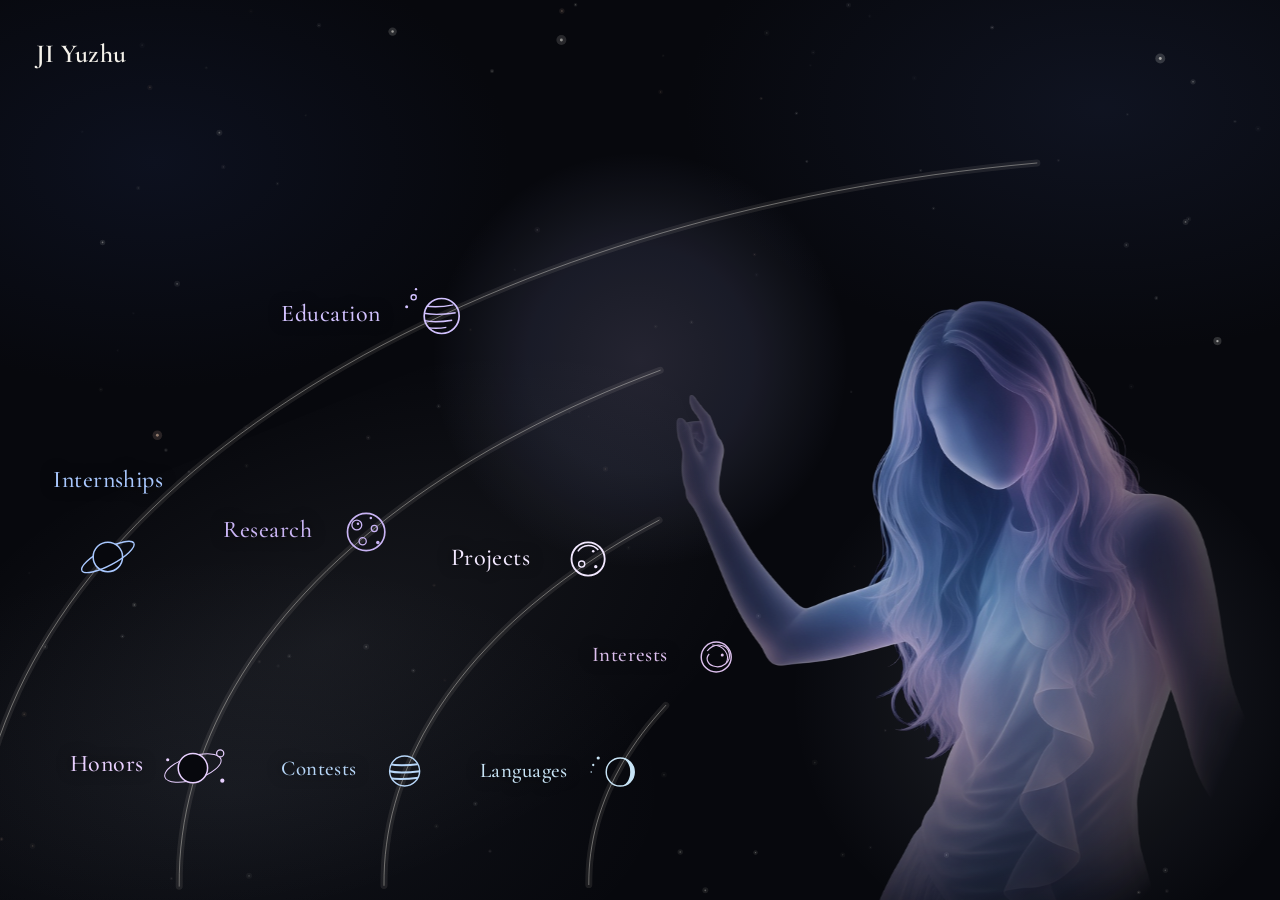
==== index.html @ afe20b5f "Publish the personal site as a static portfolio. Co-authored-by: Cursor <cursoragent@cursor.com>" ====
<!DOCTYPE html>
<html lang="en">
<head>
  <meta charset="utf-8">
  <meta name="viewport" content="width=device-width, initial-scale=1">
  <title>JI Yuzhu</title>
  <meta name="theme-color" content="#101018">
  <link rel="icon" href="data:image/svg+xml,%3Csvg xmlns='http://www.w3.org/2000/svg' viewBox='0 0 32 32'%3E%3Crect fill='%23101018' width='32' height='32'/%3E%3Ccircle cx='16' cy='16' r='5' fill='none' stroke='%23f4f1ea' stroke-width='1.4'/%3E%3C/svg%3E">
  <link rel="preconnect" href="https://fonts.googleapis.com">
  <link rel="preconnect" href="https://fonts.gstatic.com" crossorigin>
  <link href="https://fonts.googleapis.com/css2?family=Cormorant+Garamond:wght@500;600;700&family=Outfit:wght@340;500&display=swap" rel="stylesheet">
  <link rel="stylesheet" href="styles.css?v=39">
</head>
<body>
  <div class="mesh" aria-hidden="true">
    <span class="blob blob-a"></span>
    <span class="blob blob-b"></span>
    <span class="blob blob-c"></span>
  </div>
  <canvas class="stars" id="stars" aria-hidden="true"></canvas>
  <div class="corona" aria-hidden="true"></div>
  <svg class="orbits" id="orbits" aria-hidden="true"></svg>
  <div class="glow" id="glow" aria-hidden="true"></div>
  <img class="figure" src="assets/figure.jpg" alt="">
  <button class="figure-hit" type="button" data-room="portraits" aria-label="Portraits"></button>

  <button class="mark" type="button">
    <span class="mark-en">JI Yuzhu</span>
  </button>

  <div class="field">
    <button class="node" type="button" data-room="education">
      <svg class="planet" viewBox="0 0 72 72" aria-hidden="true">
        <defs><clipPath id="clip-edu"><circle cx="42" cy="36" r="15"/></clipPath></defs>
        <circle cx="18" cy="20" r="2.2" fill="none" stroke="currentColor" stroke-width="1.2"/>
        <circle cx="12" cy="28" r="1.3" fill="currentColor"/>
        <circle cx="20" cy="13" r="1" fill="currentColor"/>
        <circle cx="42" cy="36" r="15" fill="none" stroke="currentColor" stroke-width="1.45"/>
        <g clip-path="url(#clip-edu)" fill="none" stroke="currentColor" stroke-width="1.2">
          <path d="M26 27c7 1.6 16 1.4 26-.5"/>
          <path d="M26 33.5c8 1.7 18 1.3 28-.3"/>
          <path d="M27 40c7 1.4 15 1.1 24-.4"/>
          <path d="M30 46c5 .8 11 .6 16-.2"/>
        </g>
      </svg>
      <span class="node-label">Education</span>
    </button>
    <button class="node" type="button" data-room="internships">
      <svg class="planet" viewBox="0 0 80 80" aria-hidden="true">
        <g transform="rotate(-28 40 42)" fill="none" stroke="currentColor" stroke-width="1.35">
          <path d="M12 42a28 8 0 0 1 56 0"/>
        </g>
        <circle cx="40" cy="42" r="14" fill="#07080d" stroke="currentColor" stroke-width="1.45"/>
        <g transform="rotate(-28 40 42)" fill="none" stroke="currentColor" stroke-width="1.35">
          <path d="M12 42a28 8 0 0 0 56 0"/>
        </g>
      </svg>
      <span class="node-label">Internships</span>
    </button>
    <button class="node" type="button" data-room="research">
      <svg class="planet" viewBox="0 0 72 72" aria-hidden="true">
        <circle cx="36" cy="36" r="16" fill="none" stroke="currentColor" stroke-width="1.45"/>
        <circle cx="28" cy="30" r="4.2" fill="none" stroke="currentColor" stroke-width="1.15"/>
        <circle cx="29" cy="29" r="1.1" fill="currentColor"/>
        <circle cx="43" cy="33" r="2.6" fill="none" stroke="currentColor" stroke-width="1.1"/>
        <circle cx="33" cy="44" r="3.1" fill="none" stroke="currentColor" stroke-width="1.1"/>
        <circle cx="46" cy="45" r="1.5" fill="currentColor"/>
        <circle cx="40" cy="24" r="1.1" fill="currentColor"/>
      </svg>
      <span class="node-label">Research</span>
    </button>
    <button class="node" type="button" data-room="honors">
      <svg class="planet" viewBox="0 0 80 80" aria-hidden="true">
        <ellipse cx="36" cy="42" rx="28" ry="11" fill="none" stroke="currentColor" stroke-width="0.95" transform="rotate(-18 36 42)"/>
        <circle cx="36" cy="42" r="14" fill="#07080d" stroke="currentColor" stroke-width="1.45"/>
        <circle cx="62" cy="28" r="3.4" fill="none" stroke="currentColor" stroke-width="1.2"/>
        <circle cx="64" cy="54" r="2" fill="currentColor"/>
        <circle cx="12" cy="34" r="1.5" fill="currentColor"/>
      </svg>
      <span class="node-label">Honors</span>
    </button>
    <button class="node mid" type="button" data-room="contests">
      <svg class="planet" viewBox="0 0 72 72" aria-hidden="true">
        <defs><clipPath id="clip-con"><circle cx="36" cy="36" r="15"/></clipPath></defs>
        <circle cx="36" cy="36" r="15" fill="none" stroke="currentColor" stroke-width="1.45"/>
        <g clip-path="url(#clip-con)" fill="none" stroke="currentColor" stroke-width="2">
          <path d="M20 29c8 2 16 2 32 0"/>
          <path d="M20 36c8 2.2 18 2 34-.2"/>
          <path d="M20 43c8 1.8 16 1.6 30-.2"/>
        </g>
      </svg>
      <span class="node-label">Contests</span>
    </button>
    <button class="node mid" type="button" data-room="interests">
      <svg class="planet" viewBox="0 0 72 72" aria-hidden="true">
        <circle cx="36" cy="36" r="15" fill="none" stroke="currentColor" stroke-width="1.45"/>
        <path d="M27 30c7-9 20-7 22 2 2 9-7 16-16 13-6-2-8-8-4-12" fill="none" stroke="currentColor" stroke-width="1.2"/>
        <path d="M32 24c12 0 18 10 14 18" fill="none" stroke="currentColor" stroke-width="1.05"/>
        <circle cx="42" cy="34" r="1.5" fill="currentColor"/>
      </svg>
      <span class="node-label">Interests</span>
    </button>
    <button class="node mid" type="button" data-room="languages">
      <svg class="planet" viewBox="0 0 72 72" aria-hidden="true">
        <circle cx="18" cy="22" r="1.6" fill="currentColor"/>
        <circle cx="13" cy="29" r="1.15" fill="currentColor"/>
        <circle cx="11" cy="36" r="0.8" fill="currentColor"/>
        <circle cx="40" cy="36" r="14" fill="none" stroke="currentColor" stroke-width="1.45"/>
        <path d="M40 22a14 14 0 0 1 0 28 10 14 0 0 0 0-28z" fill="currentColor"/>
      </svg>
      <span class="node-label">Languages</span>
    </button>
    <button class="node small" type="button" data-room="projects">
      <svg class="planet" viewBox="0 0 72 72" aria-hidden="true">
        <circle cx="36" cy="36" r="13" fill="none" stroke="currentColor" stroke-width="1.45"/>
        <path d="M28 30c4-6 12-6 16-1" fill="none" stroke="currentColor" stroke-width="1.15"/>
        <circle cx="31" cy="40" r="2.4" fill="none" stroke="currentColor" stroke-width="1.05"/>
        <circle cx="42" cy="42" r="1.3" fill="currentColor"/>
        <circle cx="40" cy="30" r="1" fill="currentColor"/>
      </svg>
      <span class="node-label">Projects</span>
    </button>
  </div>

  <section class="room" id="room-education" data-tone="education" inert>
    <div class="room-inner">
      <p class="giant">Education</p>
      <ul class="facts">
        <li>
          <strong>China Agricultural University</strong>
          <span class="when">Sep 2023 — Jun 2027</span>
          <span class="role">Bachelor of Economics</span>
          <span class="sub">Major: Economics · Minors: Mathematics, Data Science</span>
          <span class="sub">Joint program with University of Colorado Denver</span>
          <span class="line">
            <span>GPA 3.87 / 4.00 · Rank 6 / 122 (Top 5%)</span>
            <button class="proof" type="button" data-proof="proofs/transcript-cn.pdf">Chinese transcript</button>
            <button class="proof" type="button" data-proof="proofs/transcript-us.pdf">U.S. transcript</button>
            <button class="proof" type="button" data-sheet="coursework">Coursework</button>
          </span>
        </li>
        <li>
          <strong>NYU Stern</strong>
          <span class="when">Summer 2027</span>
          <span class="role">M.S. Data Analytics and Business Computing</span>
          <span class="sub">Admitted · second-class scholarship</span>
        </li>
      </ul>
    </div>
  </section>

  <section class="room has-posts" id="room-internships" data-tone="internships" inert>
    <div class="lane">
      <div class="rail">
        <span class="stop-when">Jul — Aug 2024</span>
        <span class="stop-when">Jan — Feb 2025</span>
        <span class="stop-when">Jun — Sep 2025</span>
        <span class="stop-when">Jul — Sep 2026</span>
      </div>
      <div class="posts">
        <button class="post" type="button" data-room="cmb">
          <svg class="planet" viewBox="0 0 72 72" aria-hidden="true">
            <circle cx="36" cy="36" r="16" fill="none" stroke="currentColor" stroke-width="1.45"/>
            <circle cx="27" cy="31" r="4" fill="none" stroke="currentColor" stroke-width="1.1"/>
            <circle cx="28" cy="30" r="1.1" fill="currentColor"/>
            <circle cx="44" cy="33" r="2.5" fill="none" stroke="currentColor" stroke-width="1.05"/>
            <circle cx="34" cy="45" r="3" fill="none" stroke="currentColor" stroke-width="1.05"/>
            <circle cx="47" cy="46" r="1.3" fill="currentColor"/>
            <circle cx="22" cy="42" r="1" fill="currentColor"/>
          </svg>
          <span class="post-name">China Merchants Bank</span>
          <span class="post-role">Business assistant</span>
        </button>
        <button class="post" type="button" data-room="ey">
          <svg class="planet" viewBox="0 0 72 72" aria-hidden="true">
            <defs><clipPath id="clip-ey"><circle cx="36" cy="36" r="15"/></clipPath></defs>
            <circle cx="36" cy="36" r="15" fill="none" stroke="currentColor" stroke-width="1.45"/>
            <g clip-path="url(#clip-ey)" fill="none" stroke="currentColor" stroke-width="1.25">
              <path d="M20 27c5 3 11-3 17 0s12 3 16-1"/>
              <path d="M20 35c5 3 11-3 17 0s12 3 16-1"/>
              <path d="M20 43c5 3 11-3 17 0s12 3 16-1"/>
            </g>
          </svg>
          <span class="post-name">EY Business Advisory</span>
          <span class="post-role">Tax assistant</span>
        </button>
        <button class="post" type="button" data-room="dongxing">
          <svg class="planet" viewBox="0 0 72 72" aria-hidden="true">
            <g transform="rotate(22 36 36)" fill="none" stroke="currentColor" stroke-width="1.3">
              <path d="M8 36a28 7.5 0 0 1 56 0"/>
            </g>
            <circle cx="36" cy="36" r="13" fill="#101018" stroke="currentColor" stroke-width="1.45"/>
            <g transform="rotate(22 36 36)" fill="none" stroke="currentColor" stroke-width="1.3">
              <path d="M8 36a28 7.5 0 0 0 56 0"/>
            </g>
          </svg>
          <span class="post-name">Dongxing Securities</span>
          <span class="post-role">Analyst intern</span>
        </button>
        <button class="post" type="button" data-room="fintech">
          <svg class="planet" viewBox="0 0 72 72" aria-hidden="true">
            <defs><clipPath id="clip-ft"><circle cx="36" cy="36" r="14"/></clipPath></defs>
            <circle cx="17" cy="30" r="2.4" fill="none" stroke="currentColor" stroke-width="1.15"/>
            <circle cx="55" cy="46" r="1.5" fill="currentColor"/>
            <circle cx="36" cy="36" r="14" fill="none" stroke="currentColor" stroke-width="1.45"/>
            <g clip-path="url(#clip-ft)" fill="none" stroke="currentColor" stroke-width="1.15">
              <path d="M22 28c6 1.4 14 1.2 24-.4"/>
              <path d="M22 34c7 1.5 16 1.2 28-.3"/>
              <path d="M23 40c6 1.2 13 1 22-.3"/>
              <path d="M26 46c4 .7 9 .5 14-.2"/>
            </g>
          </svg>
          <span class="post-name">Beijing FinTech Industry Alliance</span>
          <span class="post-role">Research &amp; project intern</span>
        </button>
      </div>
    </div>
  </section>

  <section class="room is-detail" id="room-cmb" data-tone="internships" data-parent="room-internships" inert>
    <div class="room-inner">
      <p class="giant">China Merchants Bank</p>
      <p class="role">Business assistant · credit data &amp; risk analysis</p>
      <p class="sub">Jul — Aug 2024 · Dalian</p>
      <ul class="facts">
        <li>Participated in the credit process for 5 corporate clients, using Python to automate financial statement parsing, calculate key ratios, and integrate industry benchmarks to support credit decisions.</li>
        <li>Studied and simulated the bank’s internal credit rating process using public credit data and internal sanitized samples, practicing default prediction with logistic regression and decision trees, and gaining initial skills in variable selection and model evaluation.</li>
      </ul>
    </div>
  </section>

  <section class="room is-detail" id="room-ey" data-tone="internships" data-parent="room-internships" inert>
    <div class="room-inner">
      <p class="giant">EY Business Advisory</p>
      <p class="role">Tax assistant · data analytics support</p>
      <p class="sub">Jan — Feb 2025 · Dalian</p>
      <ul class="facts">
        <li>Automated corporate income tax working paper compilation by developing Python scripts to process hundreds of invoices with built-in data validation rules, ensuring accuracy throughout the pipeline.</li>
        <li>Extracted multi-period tax data using SQL for trend analysis and risk detection, and built Tableau dashboards to visualize changes in tax burden structure.</li>
      </ul>
    </div>
  </section>

  <section class="room is-detail" id="room-dongxing" data-tone="internships" data-parent="room-internships" inert>
    <div class="room-inner">
      <p class="giant">Dongxing Securities</p>
      <p class="role">Analyst intern · quantitative research</p>
      <p class="sub">Jun — Sep 2025 · Dalian</p>
      <ul class="facts">
        <li>Independently utilized Python to collect and clean nearly 10 years of daily market data and style factor data for the entire A-share market from APIs like Wind, handling missing values, outliers, and adjustment factors to build a standardized factor library.</li>
        <li>Applied the CAPM and Fama-French Three-Factor Model, conducting multiple linear regression using statsmodels to calculate stock-specific Beta and model R-squared, quantitatively identifying “aggressive” risk characteristics and analyzing factor exposure differences across industry sectors.</li>
        <li>Designed an event study on the ChiNext IPO reform, computing AR/CAR over a 120-day window and tracking R² decline (0.291 → 0.058) through rolling regression to quantify policy impact.</li>
        <li>Tested factor efficacy with machine learning models (scikit-learn) and visualized results using Matplotlib/Seaborn.</li>
      </ul>
      <button class="proof" type="button" data-proof="proofs/dongxing-report.pdf?v=2">Analysis report</button>
    </div>
  </section>

  <section class="room is-detail" id="room-fintech" data-tone="internships" data-parent="room-internships" inert>
    <div class="room-inner split">
      <div class="split-copy">
        <p class="giant">Beijing FinTech Industry Alliance</p>
        <p class="role">Research &amp; project intern</p>
        <p class="sub">Jul — Sep 2026 · Beijing</p>
        <ul class="facts">
          <li>Conducted technical due diligence and scenario analysis on AI finance and large-model deployment; drafted assessment reports drawing on practices from 390+ member institutions. Built a competition data visualization and screening platform with AI-assisted coding, improving screening efficiency by over 100%.</li>
        </ul>
      </div>
      <img class="board" src="assets/fintech-board.jpg?v=3" alt="Competition data board">
    </div>
  </section>

  <section class="room has-posts" id="room-research" data-tone="research" inert>
    <div class="lane three">
      <div class="rail">
        <span class="stop-when">Mar — Jul 2025</span>
        <span class="stop-when">Oct 2025 — Jun 2026</span>
        <span class="stop-when">Dec 2025 — present</span>
      </div>
      <div class="posts">
        <button class="post" type="button" data-room="asean">
          <svg class="planet" viewBox="0 0 72 72" aria-hidden="true">
            <circle cx="36" cy="36" r="15" fill="none" stroke="currentColor" stroke-width="1.45"/>
            <path d="M24 30c6 2 12-4 18 0s10 3 12-2" fill="none" stroke="currentColor" stroke-width="1.15"/>
            <path d="M22 38c7 2.2 14-3 20 0s12 2 14-1" fill="none" stroke="currentColor" stroke-width="1.15"/>
            <path d="M26 46c5 1.4 10-2 14 0s8 1 10-1" fill="none" stroke="currentColor" stroke-width="1.1"/>
          </svg>
          <span class="post-name">China–ASEAN Agricultural Trade</span>
        </button>
        <button class="post" type="button" data-room="listed">
          <svg class="planet" viewBox="0 0 72 72" aria-hidden="true">
            <g transform="rotate(-24 36 36)" fill="none" stroke="currentColor" stroke-width="1.25">
              <path d="M10 36a26 7 0 0 1 52 0"/>
            </g>
            <circle cx="36" cy="36" r="13" fill="#101018" stroke="currentColor" stroke-width="1.45"/>
            <g transform="rotate(-24 36 36)" fill="none" stroke="currentColor" stroke-width="1.25">
              <path d="M10 36a26 7 0 0 0 52 0"/>
            </g>
            <circle cx="54" cy="22" r="1.3" fill="currentColor"/>
          </svg>
          <span class="post-name">Listed-Firm Valuation &amp; Market Sentiment</span>
        </button>
        <button class="post" type="button" data-room="firstborn">
          <svg class="planet" viewBox="0 0 72 72" aria-hidden="true">
            <circle cx="36" cy="36" r="15" fill="none" stroke="currentColor" stroke-width="1.45"/>
            <circle cx="30" cy="32" r="3.2" fill="none" stroke="currentColor" stroke-width="1.1"/>
            <circle cx="44" cy="30" r="2" fill="none" stroke="currentColor" stroke-width="1.05"/>
            <circle cx="38" cy="44" r="2.6" fill="none" stroke="currentColor" stroke-width="1.05"/>
            <circle cx="24" cy="44" r="1.1" fill="currentColor"/>
          </svg>
          <span class="post-name">Firstborn Sex, Parental Well-being &amp; Fertility Intentions</span>
        </button>
      </div>
    </div>
  </section>

  <section class="room is-detail" id="room-asean" data-tone="research" data-parent="room-research" inert>
    <div class="room-inner">
      <p class="giant">China–ASEAN Agricultural Trade</p>
      <p class="role">Research assistant · NSFC</p>
      <p class="sub">Mar — Jul 2025</p>
      <ul class="facts">
        <li>Integrated multi-dimensional trade datasets and automated processing of bilateral trade flows using Python to construct a high-granularity quantitative framework. Applied the three-stage CODEA model to assess resilience of core trade pathways covering 90.23% of total volume, quantitatively analyzing stability of export, transport, and import segments under external shocks.</li>
      </ul>
    </div>
  </section>

  <section class="room is-detail" id="room-listed" data-tone="research" data-parent="room-research" inert>
    <div class="room-inner">
      <p class="giant">Listed-Firm Valuation &amp; Market Sentiment</p>
      <p class="role">Independent researcher</p>
      <p class="sub">Oct 2025 — Jun 2026</p>
      <ul class="facts">
        <li>Independently authored a comprehensive English thesis analyzing Contemporary Amperex Technology Co. Limited (CATL), investigating the relationship between its fundamental value and market pricing.</li>
        <li>Expanded the research into a quantitative study on market sentiment and short-term price predictability, using CATL and key competitors (BYD, Ganfeng Lithium, EVE Energy) as cases, by building a Chinese sentiment analysis pipeline with SnowNLP for retail forum posts and a FinBERT/rating-fallback approach for institutional research reports, processing East Money Guba posts and brokerage texts to derive daily and monthly sentiment indicators aligned with price data.</li>
        <li>Over 122 trading days, constructed 7-D composite sentiment (consecutive high days, 5-day persistence, momentum, Z-score, relative competitor gap). Evaluated six classifiers via Leave-One-Out cross-validation for next-day direction. Sentiment-only features achieved 60.7% LOO accuracy (Decision Tree), outperforming price-volume (59.8%) and full feature mix (54.9%).</li>
      </ul>
      <button class="proof" type="button" data-proof="proofs/catl-paper.pdf">Paper</button>
    </div>
  </section>

  <section class="room is-detail" id="room-firstborn" data-tone="research" data-parent="room-research" inert>
    <div class="room-inner">
      <p class="giant">Firstborn Sex, Parental Well-being &amp; Fertility Intentions</p>
      <p class="role">Co-first author · manuscript under review</p>
      <p class="sub">Dec 2025 — present</p>
      <ul class="facts">
        <li>Using multi-wave microdata from the China Family Panel Studies (CFPS), built econometric models linking firstborn sex to second-birth intentions and conducted mediation analysis with depressive-symptom indicators.</li>
        <li>As co-first author, led core empirical analysis and manuscript drafting; invited to present at an international conference in Seoul, March 2027.</li>
      </ul>
    </div>
  </section>

  <section class="room has-posts" id="room-contests" data-tone="contests" inert>
    <div class="lane two">
      <div class="rail">
        <span class="stop-when">Oct — Nov 2025</span>
        <span class="stop-when">Jan — Feb 2026</span>
      </div>
      <div class="posts">
        <button class="post" type="button" data-room="scudem">
          <svg class="planet" viewBox="0 0 72 72" aria-hidden="true">
            <circle cx="36" cy="36" r="14" fill="none" stroke="currentColor" stroke-width="1.45"/>
            <circle cx="30" cy="32" r="3" fill="none" stroke="currentColor" stroke-width="1.1"/>
            <circle cx="43" cy="31" r="1.8" fill="none" stroke="currentColor" stroke-width="1.05"/>
            <circle cx="40" cy="43" r="2.4" fill="none" stroke="currentColor" stroke-width="1.05"/>
            <circle cx="24" cy="42" r="1.1" fill="currentColor"/>
          </svg>
          <span class="post-name">SCUDEM</span>
        </button>
        <button class="post" type="button" data-room="mcm">
          <svg class="planet" viewBox="0 0 72 72" aria-hidden="true">
            <defs><clipPath id="clip-mcm"><circle cx="36" cy="36" r="15"/></clipPath></defs>
            <circle cx="36" cy="36" r="15" fill="none" stroke="currentColor" stroke-width="1.45"/>
            <g clip-path="url(#clip-mcm)" fill="none" stroke="currentColor" stroke-width="1.2">
              <path d="M20 28c6 2 14 2 32 0"/>
              <path d="M20 36c6 2.2 16 2 34-.2"/>
              <path d="M20 44c6 1.6 14 1.4 28-.2"/>
            </g>
          </svg>
          <span class="post-name">MCM / ICM</span>
        </button>
      </div>
    </div>
  </section>

  <section class="room is-detail" id="room-scudem" data-tone="contests" data-parent="room-contests" inert>
    <div class="room-inner">
      <p class="giant">SCUDEM</p>
      <p class="role">Outstanding Award</p>
      <p class="sub">Oct — Nov 2025</p>
      <ul class="facts">
        <li>Developed a probabilistic framework to model a complex biological system integrating information propagation and alert-triggering mechanisms. Quantified and streamlined core assumptions to enhance analytical tractability.</li>
        <li>Solved coupled differential equations using Euler’s method, identifying critical thresholds (species count = 4) and a saturation point (19) where group advantage emerges.</li>
      </ul>
      <button class="proof" type="button" data-proof="proofs/scudem.pdf">Certificate</button>
    </div>
  </section>

  <section class="room is-detail" id="room-mcm" data-tone="contests" data-parent="room-contests" inert>
    <div class="room-inner">
      <p class="giant">MCM / ICM</p>
      <p class="role">Team lead</p>
      <p class="sub">Jan — Feb 2026</p>
      <ul class="facts">
        <li>Led a team to solve a sports team management and profit optimization problem. Built a dynamic optimization model balancing win probability and financial return using Python for data processing and modeling.</li>
        <li>Applied Monte Carlo simulation and sensitivity analysis to refine trading strategies under uncertainty. Co-authored a 25-page technical paper.</li>
      </ul>
      <button class="proof" type="button" data-proof="proofs/mcm-paper.pdf">Paper</button>
    </div>
  </section>

  <section class="room" id="room-interests" data-tone="interests" inert>
    <div class="room-inner">
      <p class="giant">Interests</p>
      <ul class="facts">
        <li>
          <strong>Zhongruan <span class="grade">(Level 10)</span></strong>
          <span class="line">
            <button class="proof" type="button" data-image="assets/zhongruan.jpg">Certificate</button>
          </span>
        </li>
        <li>
          <strong>Folk dance <span class="grade">(Level 10)</span></strong>
          <span class="line">
            <button class="proof" type="button" data-image="assets/folk-dance.jpg">Certificate</button>
          </span>
        </li>
        <li>
          <strong>Sommelier <span class="grade">(Level 1)</span></strong>
          <span class="line">
            <span class="role">CAFA · Brandy course</span>
            <button class="proof" type="button" data-image="assets/sommelier.jpg">Certificates</button>
          </span>
        </li>
        <li>
          <strong>Table tennis</strong>
          <span class="line">
            <span class="role">Inter-college first prize</span>
            <button class="proof" type="button" data-image="assets/table-tennis.jpg">Certificate</button>
          </span>
        </li>
        <li>
          <strong>Rock climbing · hiking · badminton</strong>
        </li>
      </ul>
    </div>
  </section>

  <section class="room" id="room-honors" data-tone="honors" inert>
    <div class="room-inner">
      <p class="giant">Honors</p>
      <ul class="years">
        <li>
          <span class="when">2025–2026</span>
          <span class="role">National Scholarship</span>
          <span>First-Class Academic Scholarship, China Agricultural University</span>
        </li>
        <li>
          <span class="when">2024–2025 &amp; 2025–2026</span>
          <span>First-Class Scholarship, University of Colorado Denver</span>
        </li>
        <li>
          <span class="when">2023–2024 &amp; 2024–2025</span>
          <span>Second-Class Academic Scholarship, China Agricultural University</span>
        </li>
        <li>
          <span>Dean’s Scholarship</span>
          <span>University Outstanding Student</span>
          <span>First Prize, IPS Wealth Management Competition</span>
        </li>
      </ul>
      <button class="proof" type="button" data-proof="proofs/certificates.pdf">Certificates</button>
    </div>
  </section>

  <section class="room has-posts" id="room-projects" data-tone="projects" inert>
    <div class="stack">
      <button class="post" type="button" data-room="avazu">
        <svg class="planet" viewBox="0 0 72 72" aria-hidden="true">
          <defs><clipPath id="clip-av"><circle cx="36" cy="36" r="15"/></clipPath></defs>
          <circle cx="36" cy="36" r="15" fill="none" stroke="currentColor" stroke-width="1.45"/>
          <g clip-path="url(#clip-av)" fill="none" stroke="currentColor" stroke-width="1.2">
            <path d="M20 28c6 2 14 2 32 0"/>
            <path d="M20 36c6 2.2 16 2 34-.2"/>
            <path d="M20 44c6 1.6 14 1.4 28-.2"/>
          </g>
        </svg>
        <span class="post-copy">
          <span class="post-name">Avazu</span>
          <span class="post-blurb">40.4 million ad impressions. A frequency cap that keeps the reach.</span>
        </span>
      </button>
      <button class="post" type="button" data-room="yueji">
        <svg class="planet" viewBox="0 0 72 72" aria-hidden="true">
          <circle cx="34" cy="36" r="15" fill="none" stroke="currentColor" stroke-width="1.45"/>
          <path d="M34 21a15 15 0 0 1 0 30 11 15 0 0 0 0-30z" fill="currentColor"/>
          <circle cx="56" cy="22" r="1.4" fill="currentColor"/>
          <circle cx="60" cy="30" r="0.9" fill="currentColor"/>
        </svg>
        <span class="post-copy">
          <span class="post-name">Yueji</span>
          <span class="post-blurb">A reading list and a world map, kept in the browser.</span>
        </span>
      </button>
      <button class="post" type="button" data-room="myomap">
        <svg class="planet" viewBox="0 0 72 72" aria-hidden="true">
          <circle cx="36" cy="36" r="14" fill="none" stroke="currentColor" stroke-width="1.45"/>
          <circle cx="28" cy="30" r="3.2" fill="none" stroke="currentColor" stroke-width="1.15"/>
          <circle cx="44" cy="32" r="2.2" fill="none" stroke="currentColor" stroke-width="1.1"/>
          <circle cx="36" cy="44" r="3.4" fill="none" stroke="currentColor" stroke-width="1.1"/>
          <circle cx="48" cy="46" r="1.2" fill="currentColor"/>
        </svg>
        <span class="post-copy">
          <span class="post-name">MyoMap</span>
          <span class="post-blurb">Training, drawn on the muscles. The level fades.</span>
        </span>
      </button>
    </div>
  </section>

  <section class="room is-detail" id="room-avazu" data-tone="projects" data-parent="room-projects" inert>
    <div class="room-inner">
      <p class="giant">Avazu</p>
      <p class="role">Mobile ad click logs</p>
      <p class="sub">DuckDB · Python</p>
      <ul class="facts">
        <li>About 40.4 million impressions from the public Avazu click log, 21–30 October 2014. The question was how to drop low-value repeat impressions without giving up reach or clicks.</li>
        <li>DuckDB SQL splits the click rate by channel, hour, and how many times a user has already been shown an ad. An A/A check, then an A/B design, for one rule: on app traffic over cellular, cap from the fourth impression. In the training window that kept 95.7% of impressions, raised the click rate 3.85%, and kept 99.4% of clicks. A later window held 96.8%, +2.42%, and 99.1% of clicks.</li>
        <li>Logistic regression, FM, and DeepFM only show that clicks can be ranked. They are not the result. The log is public contest data, not an in-house ad system.</li>
      </ul>
      <a class="jump" href="projects/avazu.html" target="_blank" rel="noopener noreferrer">Report</a>
    </div>
  </section>

  <section class="room is-detail" id="room-yueji" data-tone="projects" data-parent="room-projects" inert>
    <div class="room-inner split">
      <div class="split-copy">
        <p class="giant">Yueji</p>
        <p class="role">A reading list that stays in the browser</p>
        <p class="sub">Vibe-coded · HTML · CSS · JavaScript</p>
        <ul class="facts">
          <li>Type a title. The page asks DeepSeek for the author, year, country, and genre, then files the book and draws it on a world map.</li>
          <li>The key belongs to whoever is using the page, and it stays in that browser. The shelf is in IndexedDB. There is no account and no server. The site is static files on GitHub Pages.</li>
          <li>Vibe-coded: the screen and the wiring were shaped with a model, then checked in the browser.</li>
        </ul>
        <a class="jump" href="https://yuzhuji23.github.io/yueji-cloud/" target="_blank" rel="noopener noreferrer">Site</a>
      </div>
      <img class="board" src="assets/yueji.jpg" alt="Yueji reading list and world map">
    </div>
  </section>

  <section class="room is-detail" id="room-myomap" data-tone="projects" data-parent="room-projects" inert>
    <div class="room-inner split">
      <div class="split-copy">
        <p class="giant">MyoMap</p>
        <p class="role">Training, drawn on the body</p>
        <p class="sub">Vibe-coded · Next.js · Tailwind · Zustand · Supabase</p>
        <ul class="facts">
          <li>Pick a muscle and set a level from 1 to 5. The muscles that work with it light up as well. The level fades over days, and a group left more than seven days is marked on the map.</li>
          <li>Next.js and Tailwind draw the screen. Zustand keeps the level while it is being set. Supabase handles sign-in and the saved sessions.</li>
          <li>Vibe-coded: a small interface for one idea, built with a model and then checked against the page.</li>
        </ul>
        <a class="jump" href="https://myomap-three.vercel.app" target="_blank" rel="noopener noreferrer">Site</a>
      </div>
      <img class="board" src="assets/myomap.jpg" alt="MyoMap muscle map">
    </div>
  </section>

  <section class="room" id="room-languages" data-tone="languages" inert>
    <div class="room-inner">
      <p class="giant">Languages</p>
      <p class="role">Mandarin</p>
      <p class="sub">Native</p>
      <p class="role">English</p>
      <p class="line">
        <span>IELTS 7.5 · CET-4 · CET-6</span>
        <button class="proof" type="button" data-image="assets/ielts.jpg">IELTS</button>
      </p>
    </div>
  </section>

  <section class="room" id="room-portraits" data-tone="portraits" inert>
    <div class="room-inner wide">
      <p class="giant">Portraits</p>
      <div class="frames">
        <img src="assets/portrait-a.jpg" alt="JI Yuzhu">
        <img src="assets/portrait-b.jpg" alt="JI Yuzhu">
        <img src="assets/portrait-c.jpg" alt="JI Yuzhu">
      </div>
    </div>
  </section>

  <div class="sheet" id="sheet" hidden>
    <div class="sheet-pages" id="sheet-pages" hidden></div>
    <div class="sheet-copy" id="coursework-sheet" hidden>
      <p class="sheet-title">Coursework</p>
      <ul class="sheet-list">
        <li>Econometrics</li>
        <li>Applied Statistics</li>
        <li>Machine Learning Methods</li>
        <li>Data Wrangling &amp; Visualization</li>
        <li>Probabilistic Modeling</li>
      </ul>
    </div>
  </div>

  <script src="vendor/pdf.min.js"></script>
  <script src="app.js?v=40"></script>
</body>
</html>
---- styles.css ----
:root {
  --ink: #07080d;
  --cream: #f4f1ea;
  --dim: rgba(244, 241, 234, 0.62);
  --line: rgba(244, 241, 234, 0.18);
  --display: "Cormorant Garamond", "Iowan Old Style", Palatino, serif;
  --sans: Outfit, "Avenir Next", sans-serif;
  --sun-x: 50%;
  --sun-y: 46%;
}

* { box-sizing: border-box; }
html, body { height: 100%; }
body {
  margin: 0;
  overflow: hidden;
  color: var(--cream);
  background: var(--ink);
  font-family: var(--sans);
  font-weight: 340;
  font-size: 17px;
  line-height: 1.45;
  -webkit-font-smoothing: antialiased;
}
button {
  font: inherit;
  color: inherit;
  cursor: pointer;
  appearance: none;
  -webkit-appearance: none;
  overflow: visible;
}
::selection { background: rgba(150, 140, 210, 0.35); }
:focus-visible { outline: 1px solid rgba(244, 241, 234, 0.8); outline-offset: 4px; }

.mesh {
  position: fixed;
  inset: 0;
  z-index: 0;
  pointer-events: none;
  background:
    radial-gradient(ellipse 55% 42% at 18% 88%, rgba(150, 168, 196, 0.07), transparent 62%),
    radial-gradient(ellipse 48% 40% at 86% 12%, rgba(48, 64, 112, 0.2), transparent 68%),
    radial-gradient(ellipse 40% 36% at 12% 18%, rgba(28, 40, 78, 0.28), transparent 70%),
    var(--ink);
}
.mesh::after {
  content: "";
  position: absolute;
  left: -18%;
  bottom: -8%;
  width: 78%;
  height: 58%;
  background: radial-gradient(ellipse at 58% 42%, rgba(220, 226, 236, 0.07), transparent 58%);
  transform: rotate(-22deg);
}

.stars {
  position: fixed;
  inset: 0;
  z-index: 1;
  width: 100%;
  height: 100%;
  pointer-events: none;
}
body.in-room .stars { opacity: 0; transition: opacity 0.7s ease; }

.corona {
  position: fixed;
  z-index: 1;
  right: -4vw;
  bottom: -8vh;
  width: 62vmin;
  height: 62vmin;
  pointer-events: none;
  background:
    radial-gradient(circle, rgba(255, 250, 242, 0.22) 0%, rgba(186, 198, 224, 0.08) 28%, transparent 66%);
  mix-blend-mode: screen;
  transition: opacity 0.9s ease;
}
body.in-room .corona { opacity: 0; }

.orbits {
  position: fixed;
  inset: 0;
  z-index: 1;
  width: 100%;
  height: 100%;
  pointer-events: none;
  overflow: visible;
  transition: opacity 0.7s ease;
}
.orbits path {
  fill: none;
  stroke: rgba(236, 232, 223, 0.4);
  stroke-width: 1;
  stroke-linecap: round;
}
.orbits path.soft {
  stroke: rgba(236, 232, 223, 0.09);
  stroke-width: 7;
}
body.in-room .orbits { opacity: 0; }

.glow {
  position: fixed;
  top: 0;
  left: 0;
  z-index: 1;
  width: 420px;
  height: 420px;
  margin: -210px 0 0 -210px;
  border-radius: 50%;
  pointer-events: none;
  background:
    radial-gradient(circle, rgba(188, 180, 236, 0.16) 0%, rgba(154, 162, 222, 0.12) 38%, transparent 70%);
  mix-blend-mode: screen;
}

.figure {
  position: fixed;
  z-index: 2;
  right: -2vw;
  bottom: -8vh;
  height: 94vh;
  width: auto;
  max-width: none;
  pointer-events: none;
  user-select: none;
  opacity: 0.9;
  mix-blend-mode: lighten;
  transform: scaleX(-1);
  mask-image: radial-gradient(ellipse 72% 74% at 58% 48%, #000 20%, transparent 74%);
  -webkit-mask-image: radial-gradient(ellipse 72% 74% at 58% 48%, #000 20%, transparent 74%);
  transition: opacity 0.9s ease, transform 1s ease;
}
body.in-room .figure {
  opacity: 0;
  transform: scaleX(-1) scale(1.04);
}
.figure-hit {
  position: fixed;
  z-index: 5;
  right: 1vw;
  bottom: 4vh;
  width: 22vw;
  height: 64vh;
  border: 0;
  padding: 0;
  background: transparent;
  cursor: pointer;
}
body:has(.figure-hit:hover) .figure,
body:has(.figure-hit:focus-visible) .figure { opacity: 0.94; }
body.in-room .figure,
body.in-room:has(.figure-hit:hover) .figure {
  opacity: 0;
  transform: scaleX(-1) scale(1.04);
}
body.in-room .figure-hit { pointer-events: none; }

.mark {
  position: fixed;
  z-index: 8;
  top: 28px;
  left: 32px;
  padding: 8px 4px;
  border: 0;
  background: none;
  text-align: left;
  transition: opacity 0.35s ease;
}
body.in-room .mark {
  opacity: 0;
  pointer-events: none;
}
.mark-en {
  display: block;
  font-family: var(--display);
  font-weight: 600;
  font-size: 26px;
  letter-spacing: 0.01em;
  line-height: 1.4;
  padding-bottom: 0.12em;
  overflow: visible;
}
.mark::after {
  content: "";
  position: absolute;
  inset: -8px -18px;
  border: 1px solid transparent;
  border-radius: 999px;
  transition: border-color 0.5s ease;
}
body.in-room .mark::after { border-color: rgba(244, 241, 234, 0.45); }
body.in-room .mark::before {
  content: "";
  position: absolute;
  inset: -28px -40px;
  z-index: -1;
  background: radial-gradient(closest-side, rgba(22, 19, 16, 0.96), transparent 76%);
}

.field {
  position: fixed;
  inset: 0;
  z-index: 3;
  transition: opacity 0.7s ease, filter 0.7s ease, transform 0.9s ease;
}
body.in-room .field {
  opacity: 0;
  filter: blur(10px);
  transform: scale(1.05);
  pointer-events: none;
}

.node {
  --p: 84px;
  position: absolute;
  left: 0;
  top: 0;
  display: flex;
  align-items: center;
  gap: 12px;
  padding: 8px 6px 14px;
  border: 0;
  background: none;
  overflow: visible;
  color: var(--cream);
  transform: translate(calc(-1 * (6px + var(--p) / 2)), -50%);
}
.node.out-left {
  flex-direction: row-reverse;
  transform: translate(calc(-100% + 6px + var(--p) / 2), -50%);
}
.node.out-up {
  flex-direction: column-reverse;
  transform: translate(-50%, calc(-100% + 14px + var(--p) / 2));
}
.node.mid { --p: 72px; }
.node.small { --p: 60px; }
.node.small[data-room="projects"] { --p: 92px; }
.node[data-room="education"] { color: #d2c2ff; }
.node[data-room="internships"] { color: #a9c8ff; }
.node[data-room="research"] { color: #c9b4f4; }
.node[data-room="honors"] { color: #e8d0ff; }
.node[data-room="contests"] { color: #b7d6f8; }
.node[data-room="interests"] { color: #ddc0ee; }
.node[data-room="languages"] { color: #c8e4f6; }
.node[data-room="projects"] { color: #f2e8ff; }
.planet {
  position: relative;
  flex: none;
  width: var(--p);
  height: var(--p);
  overflow: visible;
  transition: transform 0.45s ease, filter 0.45s ease;
}
.node:hover .planet,
.node:focus-visible .planet {
  transform: scale(1.14);
  filter:
    drop-shadow(0 0 5px rgba(198, 190, 242, 0.95))
    drop-shadow(0 0 18px rgba(148, 140, 214, 0.82));
}
.node-label {
  display: block;
  font-family: var(--display);
  font-weight: 500;
  font-size: clamp(24px, 1.85vw, 32px);
  letter-spacing: 0.02em;
  line-height: 1.45;
  padding-bottom: 0.14em;
  overflow: visible;
  white-space: nowrap;
  transform-origin: center center;
  text-shadow: 0 0 14px rgba(7, 8, 13, 0.85);
  transition: transform 0.45s ease, text-shadow 0.45s ease;
}
.node.mid .node-label { font-size: clamp(21px, 1.55vw, 27px); }
.node.small .node-label { font-size: clamp(18px, 1.3vw, 23px); }
.node.small[data-room="projects"] .node-label { font-size: clamp(24px, 1.9vw, 34px); }
.node:hover .node-label,
.node:focus-visible .node-label {
  transform: scale(1.08);
  text-shadow:
    0 0 10px rgba(206, 198, 246, 0.9),
    0 0 26px rgba(148, 140, 214, 0.72);
}

.room {
  position: fixed;
  inset: 0;
  z-index: 4;
  clip-path: circle(0% at var(--cx, 50%) var(--cy, 50%));
  transition: clip-path 0.95s cubic-bezier(0.77, 0, 0.18, 1);
  pointer-events: none;
}
.room.is-on {
  clip-path: circle(150% at var(--cx, 50%) var(--cy, 50%));
  pointer-events: auto;
  overflow: hidden;
}
.room[data-tone="education"] {
  background:
    radial-gradient(820px 520px at 8% 0%, rgba(90, 72, 170, 0.38), transparent 58%),
    radial-gradient(900px 640px at 86% 90%, rgba(28, 70, 88, 0.28), transparent 62%),
    #101018;
}
.room[data-tone="internships"] {
  background:
    radial-gradient(780px 520px at 12% 8%, rgba(78, 62, 160, 0.34), transparent 60%),
    radial-gradient(760px 520px at 84% 80%, rgba(32, 64, 110, 0.3), transparent 62%),
    #101018;
}
.room[data-tone="research"] {
  background:
    radial-gradient(800px 540px at 14% 12%, rgba(32, 110, 120, 0.32), transparent 60%),
    radial-gradient(680px 480px at 88% 78%, rgba(70, 56, 130, 0.26), transparent 62%),
    #0e1214;
}
.room[data-tone="contests"] {
  background:
    radial-gradient(860px 560px at 10% 6%, rgba(92, 70, 160, 0.36), transparent 58%),
    radial-gradient(700px 500px at 82% 86%, rgba(36, 70, 100, 0.26), transparent 62%),
    #101018;
}
.room[data-tone="interests"] {
  background:
    radial-gradient(820px 540px at 16% 10%, rgba(50, 90, 120, 0.32), transparent 60%),
    radial-gradient(700px 500px at 80% 84%, rgba(80, 60, 140, 0.26), transparent 62%),
    #101016;
}
.room[data-tone="honors"] {
  background:
    radial-gradient(860px 560px at 12% 8%, rgba(100, 78, 170, 0.36), transparent 60%),
    radial-gradient(700px 480px at 84% 86%, rgba(30, 70, 96, 0.26), transparent 62%),
    #101018;
}
.room[data-tone="projects"] {
  background:
    radial-gradient(760px 500px at 16% 14%, rgba(70, 58, 140, 0.32), transparent 60%),
    radial-gradient(640px 440px at 82% 82%, rgba(28, 64, 88, 0.24), transparent 62%),
    #101018;
}
.room[data-tone="languages"] {
  background:
    radial-gradient(800px 520px at 14% 10%, rgba(32, 100, 116, 0.32), transparent 60%),
    radial-gradient(680px 460px at 84% 84%, rgba(72, 56, 140, 0.26), transparent 62%),
    #0e1216;
}
.room[data-tone="portraits"] {
  background:
    radial-gradient(900px 620px at 18% 8%, rgba(72, 58, 140, 0.32), transparent 60%),
    radial-gradient(760px 520px at 82% 88%, rgba(24, 70, 84, 0.26), transparent 62%),
    #0e0e16;
}

.room-inner {
  width: min(760px, 90vw);
  padding: 13vh 0 6vh 8vw;
}
.giant {
  margin: 0;
  font-family: var(--display);
  font-weight: 600;
  font-size: clamp(44px, 5vw, 68px);
  letter-spacing: -0.02em;
  line-height: 1.25;
  padding-bottom: 0.2em;
  overflow: visible;
  opacity: 0;
  transform: translateY(18px);
}
.room-inner.wide { width: min(1320px, 94vw); }
.frames {
  display: flex;
  align-items: flex-end;
  gap: 1.4vw;
  margin-top: 4vh;
}
.frames img {
  height: min(50vh, 500px);
  width: auto;
  max-width: 32%;
  object-fit: cover;
}
.room.is-on .frames img {
  animation: rise 0.9s cubic-bezier(0.16, 1, 0.3, 1) both;
}
.room.is-on .frames img:nth-child(2) { animation-delay: 0.1s; }
.room.is-on .frames img:nth-child(3) { animation-delay: 0.18s; }
@keyframes rise {
  from { opacity: 0; transform: translateY(16px); }
  to { opacity: 1; transform: none; }
}
.facts strong,
.honor-copy strong {
  font-family: var(--display);
  font-weight: 600;
  letter-spacing: -0.03em;
}
.facts strong {
  display: block;
  font-size: clamp(26px, 2.2vw, 34px);
  line-height: 1.45;
  padding-bottom: 0.22em;
  overflow: visible;
}
.facts strong .grade {
  font-size: 0.72em;
  font-weight: 500;
  letter-spacing: 0;
}
.years {
  list-style: none;
  margin: 32px 0 28px;
  padding: 0;
  max-width: 34em;
}
.years li {
  display: flex;
  flex-direction: column;
  gap: 8px;
  padding: 16px 0;
  border-top: 1px solid var(--line);
  font-size: 18px;
  line-height: 1.5;
  overflow: visible;
  opacity: 0;
  transform: translateY(12px);
}
.years .role {
  font-family: var(--display);
  font-weight: 600;
  font-size: 26px;
  line-height: 1.45;
  padding-bottom: 0.2em;
  overflow: visible;
}
.facts li { overflow: visible; }
.role {
  margin: 0;
  font-size: clamp(18px, 1.5vw, 22px);
  line-height: 1.45;
}
.sub {
  margin: 0;
  color: var(--dim);
  font-size: 16px;
  line-height: 1.55;
}
.kicker {
  margin: 28px 0 8px;
  font-size: 12px;
  letter-spacing: 0.22em;
  text-transform: uppercase;
  color: var(--dim);
}
.kicker:first-of-type { margin-top: 36px; }
.honor-copy {
  margin: 36px 0 28px;
  max-width: 28em;
  font-size: 20px;
  line-height: 1.75;
}
.room-inner > .proof,
.room-inner > .jump,
.split-copy > .jump { margin-top: 4px; }
.when {
  color: var(--dim);
  font-size: 12px;
  letter-spacing: 0.16em;
  text-transform: uppercase;
}
.facts {
  list-style: none;
  margin: 28px 0 0;
  padding: 0;
  max-width: 36em;
}
.line {
  display: flex;
  flex-wrap: wrap;
  align-items: center;
  gap: 12px 14px;
}
.proof,
.jump {
  border: 1px solid rgba(244, 241, 234, 0.38);
  background: transparent;
  color: var(--cream);
  border-radius: 999px;
  padding: 5px 11px;
  font-size: 11px;
  letter-spacing: 0.14em;
  text-transform: uppercase;
  line-height: 1.2;
  text-decoration: none;
  display: inline-block;
  width: fit-content;
}
.proof:hover,
.proof:focus-visible,
.jump:hover,
.jump:focus-visible { border-color: rgba(244, 241, 234, 0.85); }
.sheet {
  position: fixed;
  inset: 0;
  z-index: 9;
  display: grid;
  place-items: center;
  padding: 5vh 4vw;
  background: rgba(8, 8, 14, 0.9);
}
.sheet[hidden] { display: none; }
.sheet-pages {
  width: min(920px, 90vw);
  max-height: 88vh;
  overflow: auto;
  display: flex;
  flex-direction: column;
  gap: 14px;
}
.sheet-pages canvas,
.sheet-pages img {
  width: 100%;
  height: auto;
  background: #fff;
}
.sheet-copy {
  width: min(640px, 90vw);
  color: var(--cream);
}
.sheet-title {
  margin: 0 0 28px;
  font-family: var(--display);
  font-weight: 600;
  font-size: clamp(40px, 5vw, 64px);
  letter-spacing: -0.02em;
  line-height: 1.3;
  padding-bottom: 0.16em;
  overflow: visible;
}
.sheet-list {
  list-style: none;
  margin: 0;
  padding: 0;
}
.sheet-list li {
  padding: 14px 0;
  border-top: 1px solid var(--line);
  font-size: 20px;
}
.facts li {
  display: flex;
  flex-direction: column;
  gap: 8px;
  padding: 16px 0 18px;
  border-top: 1px solid var(--line);
  font-size: 18px;
  letter-spacing: -0.01em;
  opacity: 0;
  transform: translateY(10px);
}
.kicker,
.honor-copy,
.room-inner > .role,
.room-inner > .sub,
.room-inner > .line,
.room-inner > .proof,
.room-inner > .jump,
.split-copy > .role,
.split-copy > .sub,
.split-copy > .proof,
.split-copy > .jump {
  opacity: 0;
  transform: translateY(12px);
}
.room.is-on .giant,
.room.is-on .facts li,
.room.is-on .kicker,
.room.is-on .honor-copy,
.room.is-on .room-inner > .role,
.room.is-on .room-inner > .sub,
.room.is-on .room-inner > .line,
.room.is-on .room-inner > .proof,
.room.is-on .room-inner > .jump,
.room.is-on .split-copy > .role,
.room.is-on .split-copy > .sub,
.room.is-on .split-copy > .proof,
.room.is-on .split-copy > .jump,
.room.is-on .years li {
  opacity: 1;
  transform: none;
  transition: opacity 0.7s ease, transform 0.7s cubic-bezier(0.16, 1, 0.3, 1);
}
.room.is-on .giant { transition-delay: 0.28s; }
.room.is-on .honor-copy,
.room.is-on .kicker,
.room.is-on .room-inner > .role,
.room.is-on .split-copy > .role { transition-delay: 0.4s; }
.room.is-on .room-inner > .sub,
.room.is-on .room-inner > .line,
.room.is-on .room-inner > .proof,
.room.is-on .room-inner > .jump,
.room.is-on .split-copy > .sub,
.room.is-on .split-copy > .proof,
.room.is-on .split-copy > .jump { transition-delay: 0.48s; }
.room.is-on .facts li:nth-child(1) { transition-delay: 0.42s; }
.room.is-on .facts li:nth-child(2) { transition-delay: 0.48s; }
.room.is-on .facts li:nth-child(3) { transition-delay: 0.54s; }
.room.is-on .facts li:nth-child(4) { transition-delay: 0.6s; }
.room.is-on .facts li:nth-child(5) { transition-delay: 0.66s; }
.room.is-on .facts li:nth-child(6) { transition-delay: 0.72s; }
.room.is-on .facts li:nth-child(7) { transition-delay: 0.78s; }
.room.is-on .facts li:nth-child(8) { transition-delay: 0.84s; }
.room.is-on .facts li:nth-child(n + 9) { transition-delay: 0.9s; }

#room-internships,
#room-projects,
#room-research,
#room-contests {
  display: flex;
  align-items: center;
  justify-content: center;
}
.lane.two { width: min(860px, 88vw); }
.lane.two .rail,
.lane.two .posts { grid-template-columns: repeat(2, minmax(0, 1fr)); }
.lane.two .rail::after { left: 25%; right: 25%; }
.lane.three { width: min(1320px, 94vw); }
.lane.three .rail,
.lane.three .posts { grid-template-columns: repeat(3, minmax(0, 1fr)); }
.lane.three .rail::after { left: 16.67%; right: 16.67%; }
.lane.three .post-name { font-size: clamp(17px, 1.2vw, 24px); }
.stack {
  display: flex;
  flex-direction: column;
  gap: 36px;
  width: min(680px, 86vw);
}
.stack .post {
  flex-direction: row;
  align-items: center;
  justify-content: flex-start;
  gap: 22px;
  text-align: left;
  padding: 0;
}
.stack .post::before { display: none; }
.stack .post-copy {
  display: flex;
  flex-direction: column;
  align-items: flex-start;
  gap: 4px;
  min-width: 0;
}
.stack .post-name {
  text-align: left;
  font-size: clamp(28px, 2.2vw, 36px);
}
.stack .post-blurb {
  color: var(--dim);
  font-size: 16px;
  line-height: 1.45;
  text-align: left;
}
.room.is-detail { z-index: 6; }
.room.is-detail .room-inner { width: min(860px, 90vw); padding-top: 11vh; }
.room.is-detail .giant { font-size: clamp(36px, 3.4vw, 54px); }
.room.is-detail .facts { margin-top: 16px; }
.room.is-detail .facts li {
  font-size: 16.5px;
  line-height: 1.48;
  padding: 10px 0 12px;
}
.lane { width: min(1180px, 92vw); }
.rail,
.posts {
  display: grid;
  grid-template-columns: repeat(4, minmax(0, 1fr));
}
.rail {
  position: relative;
  align-items: end;
  padding-bottom: 22px;
}
.rail::after {
  content: "";
  position: absolute;
  left: 12.5%;
  right: 12.5%;
  bottom: 0;
  height: 1px;
  background: linear-gradient(90deg, transparent, rgba(196, 188, 236, 0.35), rgba(236, 232, 223, 0.72), rgba(196, 188, 236, 0.35), transparent);
}
.stop-when {
  position: relative;
  margin: 0;
  text-align: center;
  font-size: 13px;
  letter-spacing: 0.14em;
  text-transform: uppercase;
  color: var(--cream);
  line-height: 1.4;
}
.stop-when::after {
  content: "";
  position: absolute;
  left: 50%;
  bottom: -25px;
  width: 7px;
  height: 7px;
  margin-left: -3.5px;
  border-radius: 50%;
  background: #f4f1ea;
  box-shadow: 0 0 10px rgba(176, 166, 230, 0.95);
}
.post {
  --p: 68px;
  display: flex;
  flex-direction: column;
  align-items: center;
  gap: 8px;
  width: 100%;
  margin-top: 0;
  padding: 0 8px 8px;
  border: 0;
  background: none;
  color: var(--cream);
}
.post::before {
  content: "";
  width: 1px;
  height: 28px;
  background: rgba(226, 220, 240, 0.45);
}
.post-name {
  font-family: var(--display);
  font-weight: 500;
  font-size: clamp(18px, 1.35vw, 26px);
  line-height: 1.3;
  padding-bottom: 0.12em;
  text-align: center;
  transform-origin: center top;
  transition: transform 0.45s ease, text-shadow 0.45s ease;
}
.post-role {
  color: var(--dim);
  font-size: 13px;
  letter-spacing: 0.04em;
  text-align: center;
  line-height: 1.35;
}
.post:hover .planet,
.post:focus-visible .planet {
  transform: scale(1.14);
  filter:
    drop-shadow(0 0 5px rgba(198, 190, 242, 0.95))
    drop-shadow(0 0 18px rgba(148, 140, 214, 0.82));
}
.post:hover .post-name,
.post:focus-visible .post-name {
  transform: scale(1.06);
  text-shadow:
    0 0 10px rgba(206, 198, 246, 0.9),
    0 0 26px rgba(148, 140, 214, 0.72);
}
.room.is-detail .room-inner.split {
  width: min(1560px, 94vw);
  display: grid;
  grid-template-columns: minmax(300px, 0.7fr) minmax(520px, 1.4fr);
  gap: 56px;
  align-items: center;
  padding: 10vh 4vw 5vh;
}
.board {
  width: 100%;
  height: auto;
  max-height: 70vh;
  object-fit: contain;
  border-radius: 12px;
  justify-self: end;
}

@media (max-width: 760px) {
  .mark { top: 18px; left: 18px; }
  .figure {
    height: 46vh;
    left: auto;
    right: -10vw;
    bottom: -2vh;
    opacity: 0.82;
    transform: scaleX(-1);
  }
  .figure-hit {
    width: 40vw;
    height: 38vh;
    left: auto;
    right: 0;
    top: auto;
    bottom: 0;
    transform: none;
  }
  .corona { width: 48vmin; height: 48vmin; right: -12vw; bottom: -6vh; }
  .node { --p: 40px; gap: 8px; }
  .node.mid { --p: 34px; }
  .node.small { --p: 30px; }
  .node.small[data-room="projects"] { --p: 46px; }
  .node-label { font-size: 16px; }
  .node.mid .node-label { font-size: 15px; }
  .node.small .node-label { font-size: 14px; }
  .node.small[data-room="projects"] .node-label { font-size: 19px; }
  .frames { gap: 8px; }
  .frames img { height: 36vh; max-width: 31%; }
  .sheet-pages { max-height: 80vh; }
  .room-inner { padding: 10vh 22px 16px; }
  .giant { font-size: 40px; }
  .facts { margin-top: 16px; }
  .facts li { font-size: 16px; padding: 10px 0 12px; gap: 6px; }
  .facts strong { font-size: 20px; }
  .lane { width: 96vw; }
  .lane.three .post-name { font-size: 12px; }
  .lane.three .stop-when { letter-spacing: 0.01em; }
  .stop-when { font-size: 9px; letter-spacing: 0.02em; }
  .post { --p: 40px; margin-top: 0; gap: 5px; padding: 0 2px 4px; }
  .post::before { height: 16px; }
  .stop-when::after { bottom: -18px; width: 5px; height: 5px; margin-left: -2.5px; }
  .rail { padding-bottom: 14px; }
  .post-name { font-size: 12px; }
  .post-role { font-size: 9px; }
  .room.is-detail .room-inner { padding-top: 9vh; }
  .room.is-detail .giant { font-size: 32px; }
  .room.is-detail .facts li { font-size: 14px; padding: 8px 0 9px; }
  .room.is-detail .room-inner.split {
    width: auto;
    grid-template-columns: 1fr;
    gap: 14px;
    padding: 8vh 18px 12px;
  }
  .board { max-height: 30vh; justify-self: stretch; }
  .stack { gap: 20px; width: 92vw; }
  .stack .post { gap: 12px; }
  .stack .post-name { font-size: 22px; }
  .stack .post-blurb { font-size: 13px; }
}

@media (prefers-reduced-motion: reduce) {
  .node { animation: none; }
  .room, .field, .figure, .stars, .giant, .facts li, .blob { transition: none; }
  .frames { animation: none; }
  .glow { display: none; }
}
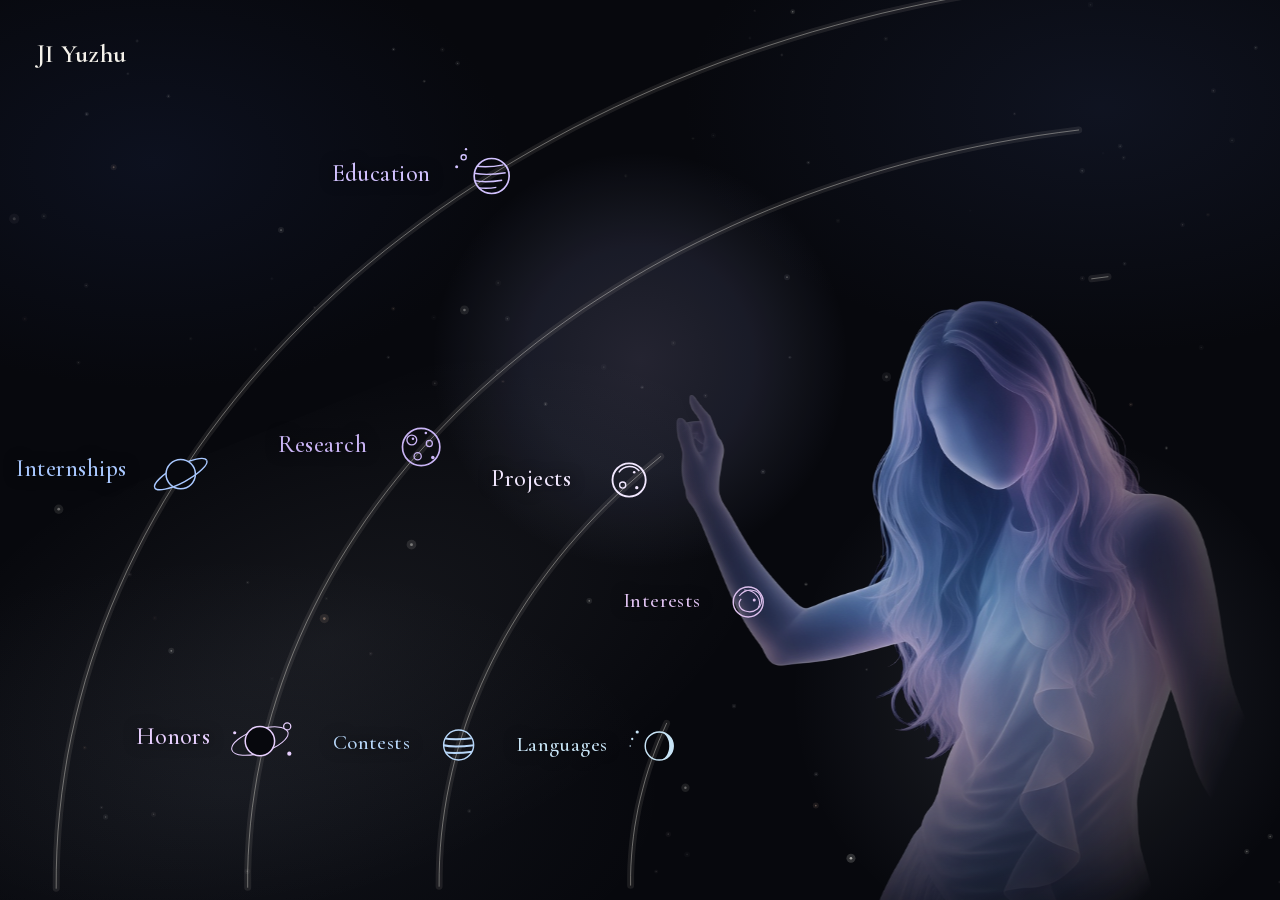
==== commit 607959ca: "Adapt the site to computer screens and host the fonts locally. Pages stay inside laptop and wide mon" ====
--- a/index.html
+++ b/index.html
@@ -6,10 +6,7 @@
   <title>JI Yuzhu</title>
   <meta name="theme-color" content="#101018">
   <link rel="icon" href="data:image/svg+xml,%3Csvg xmlns='http://www.w3.org/2000/svg' viewBox='0 0 32 32'%3E%3Crect fill='%23101018' width='32' height='32'/%3E%3Ccircle cx='16' cy='16' r='5' fill='none' stroke='%23f4f1ea' stroke-width='1.4'/%3E%3C/svg%3E">
-  <link rel="preconnect" href="https://fonts.googleapis.com">
-  <link rel="preconnect" href="https://fonts.gstatic.com" crossorigin>
-  <link href="https://fonts.googleapis.com/css2?family=Cormorant+Garamond:wght@500;600;700&family=Outfit:wght@340;500&display=swap" rel="stylesheet">
-  <link rel="stylesheet" href="styles.css?v=39">
+  <link rel="stylesheet" href="styles.css?v=43">
 </head>
 <body>
   <div class="mesh" aria-hidden="true">
@@ -606,6 +603,6 @@
   </div>
 
   <script src="vendor/pdf.min.js"></script>
-  <script src="app.js?v=40"></script>
+  <script src="app.js?v=44"></script>
 </body>
 </html>
--- a/styles.css
+++ b/styles.css
@@ -1,3 +1,32 @@
+@font-face {
+  font-family: "Cormorant Garamond";
+  font-style: normal;
+  font-weight: 500;
+  font-display: swap;
+  src: url("fonts/cormorant-500.woff2") format("woff2");
+}
+@font-face {
+  font-family: "Cormorant Garamond";
+  font-style: normal;
+  font-weight: 600;
+  font-display: swap;
+  src: url("fonts/cormorant-600.woff2") format("woff2");
+}
+@font-face {
+  font-family: "Cormorant Garamond";
+  font-style: normal;
+  font-weight: 700;
+  font-display: swap;
+  src: url("fonts/cormorant-700.woff2") format("woff2");
+}
+@font-face {
+  font-family: Outfit;
+  font-style: normal;
+  font-weight: 100 900;
+  font-display: swap;
+  src: url("fonts/outfit-latin.woff2") format("woff2");
+}
+
 :root {
   --ink: #07080d;
   --cream: #f4f1ea;
@@ -846,6 +875,109 @@
   .stack .post-blurb { font-size: 13px; }
 }
 
+@media (min-width: 761px) {
+  .room.is-on {
+    display: flex;
+    align-items: center;
+    justify-content: center;
+  }
+  .room-inner {
+    width: min(1480px, 84vw);
+    max-width: 84vw;
+    height: auto;
+    margin-inline: auto;
+    display: flex;
+    flex-direction: column;
+    justify-content: center;
+    gap: clamp(8px, 1.5vh, 20px);
+    padding: clamp(20px, 3vh, 48px) 0;
+  }
+  .room-inner.wide { width: min(1760px, 92vw); max-width: none; }
+  #room-languages .room-inner {
+    display: grid;
+    grid-template-columns: 1fr 1fr;
+    column-gap: clamp(32px, 6vw, 96px);
+    row-gap: clamp(10px, 2vh, 24px);
+    align-content: center;
+    min-height: 78vh;
+  }
+  #room-languages .giant { grid-column: 1 / -1; }
+  #room-languages .room-inner > :nth-child(2) { grid-column: 1; grid-row: 2; }
+  #room-languages .room-inner > :nth-child(3) { grid-column: 1; grid-row: 3; }
+  #room-languages .room-inner > :nth-child(4) { grid-column: 2; grid-row: 2; }
+  #room-languages .room-inner > :nth-child(5) { grid-column: 2; grid-row: 3; align-self: center; }
+  #room-languages .role { font-size: clamp(28px, 2.8vw, 48px); }
+  #room-languages .sub,
+  #room-languages .line { font-size: clamp(16px, 1.3vw, 24px); }
+  .giant { font-size: clamp(40px, 5.4vh, 76px); }
+  .facts,
+  .years {
+    flex: none;
+    display: block;
+    width: 100%;
+    max-width: none;
+    margin-top: 0;
+    margin-bottom: 0;
+  }
+  .facts strong { font-size: clamp(22px, 3.1vh, 36px); }
+  .facts li {
+    font-size: clamp(15px, 1.75vh, 19px);
+    padding: clamp(6px, 1vh, 16px) 0;
+    gap: clamp(4px, 0.6vh, 8px);
+  }
+  .years li {
+    gap: clamp(4px, 0.6vh, 8px);
+    padding: clamp(8px, 1.2vh, 16px) 0;
+    font-size: clamp(15px, 1.8vh, 19px);
+  }
+  .years .role { font-size: clamp(20px, 2.5vh, 28px); }
+  .role { font-size: clamp(18px, 2.2vh, 26px); }
+  .sub { font-size: clamp(14px, 1.6vh, 17px); }
+  .room.is-detail .room-inner {
+    width: min(1680px, 82vw);
+    padding-top: clamp(24px, 4.5vh, 64px);
+  }
+  .room.is-detail .giant { font-size: clamp(32px, 5vh, 58px); }
+  .room.is-detail .facts li {
+    font-size: clamp(14px, 1.7vh, 17px);
+    line-height: 1.45;
+    padding: clamp(5px, 0.9vh, 12px) 0;
+  }
+  .lane { width: min(1680px, 94vw); }
+  .lane.two { width: min(1200px, 86vw); }
+  .lane.three { width: min(1680px, 94vw); }
+  .lane.three .post-name { font-size: clamp(16px, 1.6vh, 24px); }
+  .post-name { font-size: clamp(16px, 2vh, 26px); }
+  .room.is-detail .room-inner.split {
+    width: min(1760px, 94vw);
+    height: auto;
+    max-height: 100%;
+    display: grid;
+    grid-template-columns: minmax(280px, 0.72fr) minmax(0, 1.28fr);
+    gap: clamp(20px, 3vw, 56px);
+    align-items: center;
+    padding: clamp(20px, 4vh, 64px) clamp(24px, 3vw, 48px);
+  }
+  .board {
+    width: 100%;
+    max-height: min(62vh, 760px);
+    justify-self: stretch;
+  }
+  .frames { flex: 1; align-items: flex-end; min-height: 0; }
+  .frames img {
+    height: auto;
+    max-height: min(62vh, 760px);
+    width: auto;
+    max-width: 32%;
+  }
+  .stack {
+    width: min(1280px, 78vw);
+    gap: clamp(18px, 3.2vh, 40px);
+  }
+  .stack .post-name { font-size: clamp(26px, 3.4vh, 42px); }
+  .stack .post-blurb { font-size: clamp(14px, 1.7vh, 18px); }
+}
+
 @media (prefers-reduced-motion: reduce) {
   .node { animation: none; }
   .room, .field, .figure, .stars, .giant, .facts li, .blob { transition: none; }
